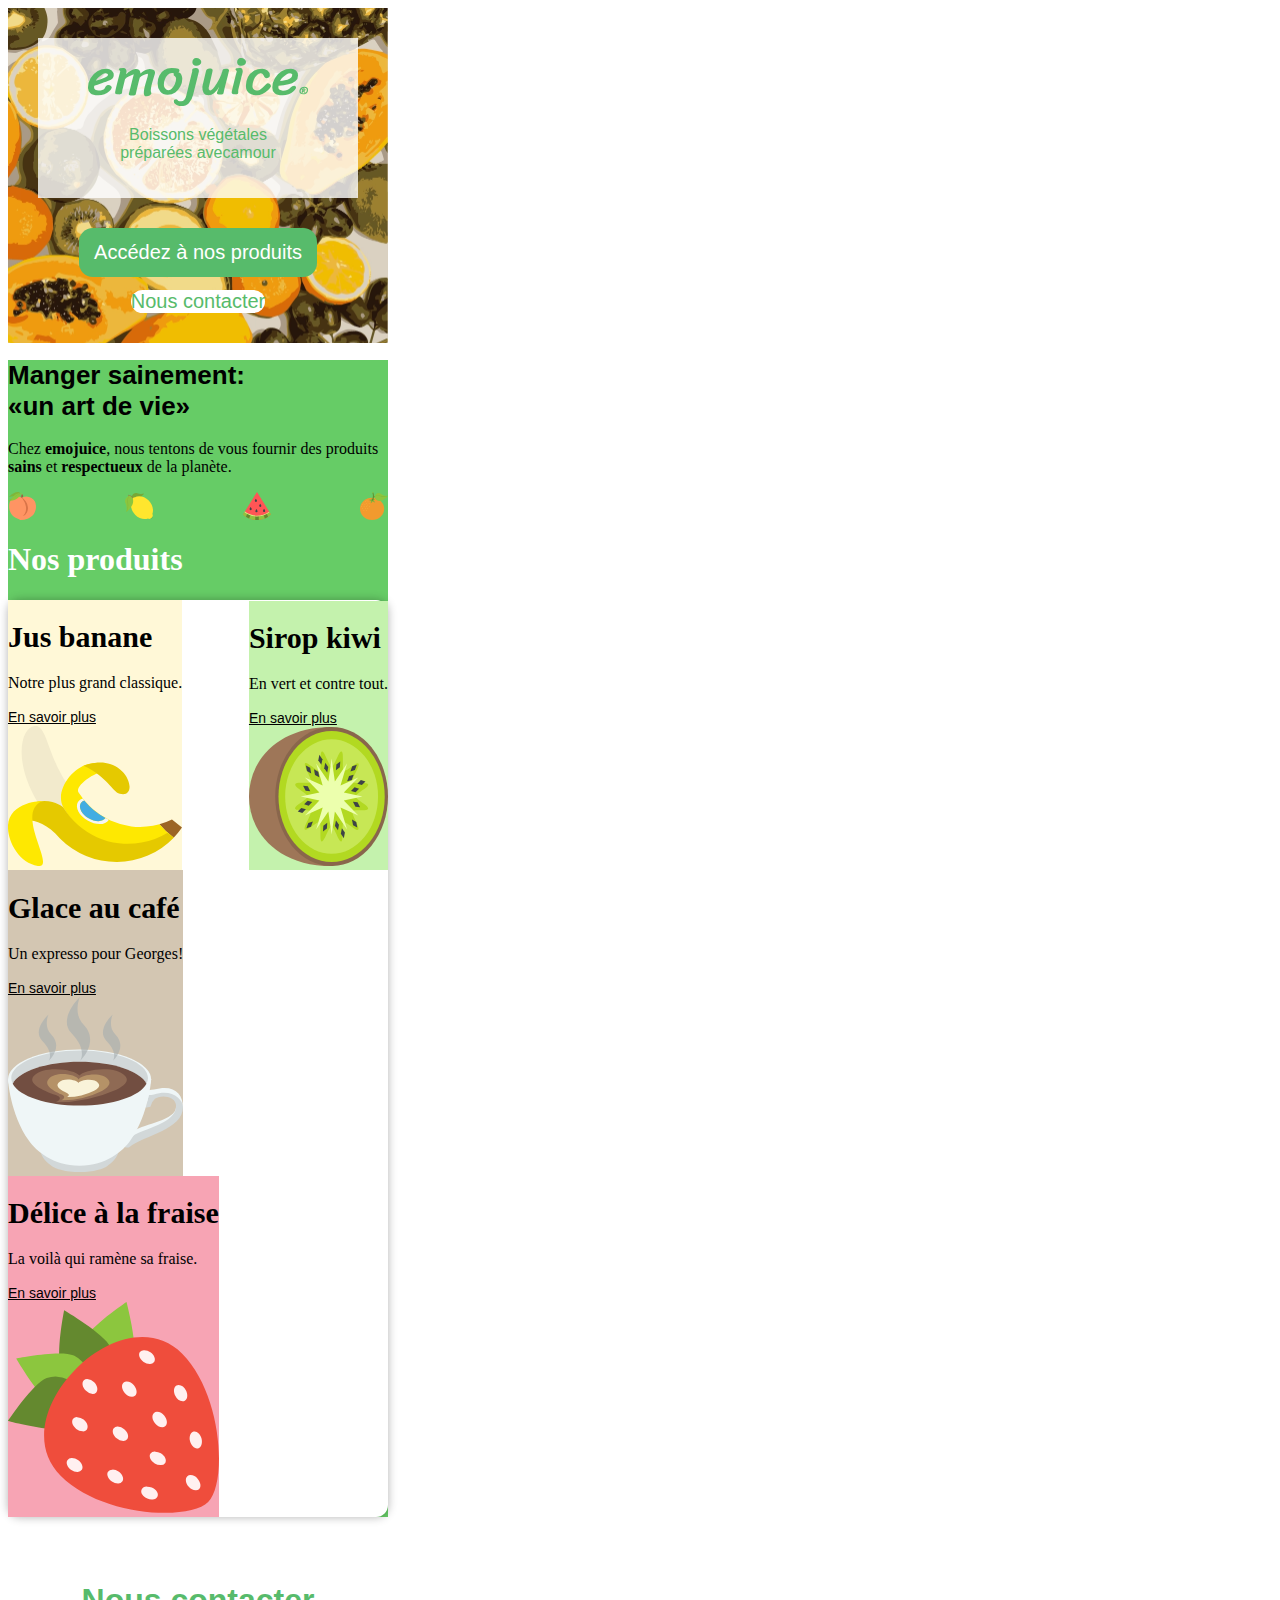
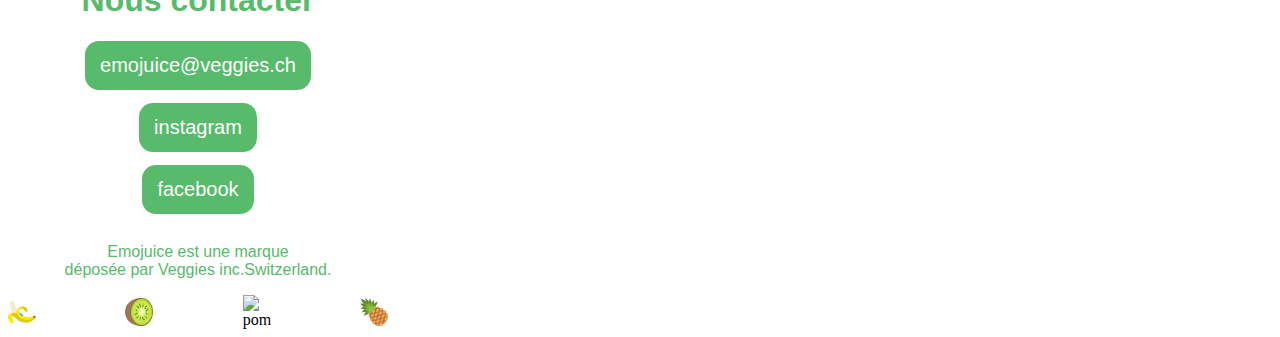
==== index.html @ 46ae08b4 "Correct writing of classes" ====
<!DOCTYPE html>
<html>

<head>
  <meta charset="UTF-8" />
  <meta name="viewport" content="width=device-width, initial-scale=1.0" />
  <link rel="stylesheet" href="css/styles.css" />
  <title>emojuice</title>
</head>

<body>
  <header>
      <div class="white-card">
      <img src="img/emojuice.svg" alt="emojuice">
      <p>Boissons végétales <br> préparées avecamour</p>
    </div>
    <nav class="buttons">
      <a class="button" href="#product">Accédez à nos produits</a>
      <a class="button-white" href="#contact">Nous contacter</a>
    </nav>
  </header>
  <main>
    <div class="introduction-text">
      <h1>Manger sainement: <br> «un art de vie»</h1>
      <p>
        Chez <strong>emojuice</strong>, nous tentons de vous fournir des
        produits <strong>sains</strong> et <strong>respectueux</strong>
        de la planète.
      </p>
    </div>
    <div id="product" class="fruit-emojis">
      <img src="img/momo.svg" alt="peche">
      <img src="img/nimboona.svg" alt="citron">
      <img src="img/suika.svg" alt="pasteque">
      <img src="img/orange.svg" alt="orange">
    </div>
    <div>
      <h1 class="white-color-title" id="product">Nos produits</h1>
      <div class="product-list">
        <article class="banane fruit-card">
          <h1 class="card-title">Jus banane</h1>
          <p class="citation" > Notre plus grand classique.</p>
          <a class="kiwi-site" href="kiwi.html">En savoir plus</a>
          <img class="card-emoji" src="img/keela.svg" alt="banane">
        </article>
        <article class="kiwi fruit-card">
          <h1 class="card-title">Sirop kiwi</h1>
          <p class="citation">En vert et contre tout.</p>
          <a class="kiwi-site" href="kiwi.html">En savoir plus</a>
          <img class="card-emoji" src="img/kiwi.svg" alt="kiwi">
        </article>
        <article class="cafe fruit-card">
          <h1 class="card-title">Glace au café</h1>
          <p class="citation">Un expresso pour Georges!</p>
          <a class="kiwi-site" href="kiwi.html">En savoir plus</a>
          <img class="card-emoji" src="img/ggaffi.svg" alt="cafe">
        </article>
        <article class="ichigo fruit-card">
          <h1 class="card-title">Délice à la fraise</h1>
          <p class="citation">La voilà qui ramène sa fraise.</p>
          <a class="kiwi-site" href="kiwi.html">En savoir plus</a>
          <img class="card-emoji" src="img/ichigo.svg" alt="fraise">
        </article>
      </div>
    </div>
  </main>
  <footer id="contact">
    <div class="buttons">
      <h1 class="green-color-title">Nous contacter</h1>
      <a class="button" href="mailto:emojuice@veggies.ch">emojuice@veggies.ch</a>
      <a class="button" href="https://instagram.com" target="_blank">instagram</a>
      <a class="button" href="https://www.facebook.com" target="_blank">facebook</a>
    </div>
    <p>Emojuice est une marque <br> déposée par Veggies inc.Switzerland.</p>
    <div class="fruit-emojis">
      <img src="img/keela.svg" alt="banane">
      <img src="img/kiwi.svg" alt="kiwi">
      <img src="img/öpfù.svg" alt="pomme">
      <img src="img/ananas.svg" alt="ananas">
    </div>
  </footer>
</body>

</html>
---- css/styles.css ----
html {
  scroll-behavior: smooth;
}

body {
  max-width: 380px;
}

.white-card {
  text-align: center;
  background: rgba(255,255,255,0.8);
  padding: 20px 50px;
  margin-bottom: 30px;
}

.white-card p {
  color: #57BB6B;
  font-family: 'Quattrocento', sans-serif;
}

.button {
  background-color: #57BB6B;
  color: white;
  text-decoration: none;
  border-radius: 14px;
  padding: 13px 15px;
  font-family:  "Maven Pro", sans-serif;
  font-size: 20px;
  margin-bottom: 13px;
}

.button-white {
  color: #57BB6B;
  background-color: white;
  text-decoration: none;
  border-radius: 14px;
  font-size: 20px;
}

.buttons {
  display: flex;
  flex-direction: column;
  align-items: center;
  font-family: 'Maven Pro', sans-serif;
}

header {
  background-image: url(../img/background.webp);
  background-size: cover;
  padding: 30px;
}

main {
  background-color: #66CC66;
}

.white-color-title {
  color: white;
  font-family: Maven Pro;
}

.green-color-title {
  color: #57BB6B;
  font-family: 'Maven Pro', sans-serif;
}

.introduction-text h1 {
  font-family: 'Maven Pro', sans-serif;
  font-size: 26px;
}

.introduction-text p {
  font-family: 'Quattrocento', serif;
}

.product-list {
  display: flex;
  flex-wrap: wrap;
  flex-direction: row;
  justify-content: space-between;
  align-items: flex-end;
  background-color: white;
  color: black;
  box-shadow: 0 0 10px rgba(0, 0, 0, 0.3);
  border-radius: 12px;
  margin-bottom: 44px;
}

.product-list h1 {
  font-family: 'Sriracha', serif;
}
.banane {
  background-color: #FFF8D7;
}

.kiwi {
  background-color: #C4F2AD;
}

.cafe {
  background-color: #D3C6B2;
}

.ichigo {
  background-color: #F7A4B4;
}

.card-title {
  font-family: 'Sriracha', serif;
  font-size: 30px;
}

.citation {
  font-family: 'Quattrocento', serif;
  font-size: 16px;
  color: black;
}

.kiwi-site {
  text-decoration: underline;
  font-family: 'Maven Pro', sans-serif;
  color: black;
  font-size: 14px;
}

.introduction-kiwi {
  background: #C4F2AD;
   text-align: center; 
   padding: 50px; 
   color: black;
   font-family: 'Quattrocento', serif;
}

.introduction-kiwi h1 {
  font-family: 'Sriracha', sans-serif;
}

.introduction-kiwi img {
  width: 40px; 
  border-color: white;
  border-radius: 50%;
  border-style: solid;
  border-width: 60px;
}

.presentation-kiwi {
  background: #57BB6B; 
  text-align: justify left; 
  padding: 30px 60px; 
  color: white;
  font-family: 'Quattrocento', serif;
  font-size: 16px;
}

.presentation-kiwi h2 {
  font-family: 'Maven Pro', sans-serif;
}

.presentation-kiwi img {
  max-width: 100%;
  height: auto;
}

.product-duo {
  background: #C4F2AD;
   text-align: center; 
   padding: 30px 30px 50px;
   font-family: 'Sriracha', sans-serif;
   font-size: 20px;
}

.product-duo h1 {
  font-family: 'Maven Pro', sans-serif;
  font-size: 26px;
}


footer p {
  color: #57BB6B;
  text-align: center;
  font-family: 'Maven Pro', sans-serif;;
}

.fruit-emojis {
  display: flex;
  flex-direction: row;
  justify-content: space-between;
}

.fruit-emojis img {
  width: 28px;
}
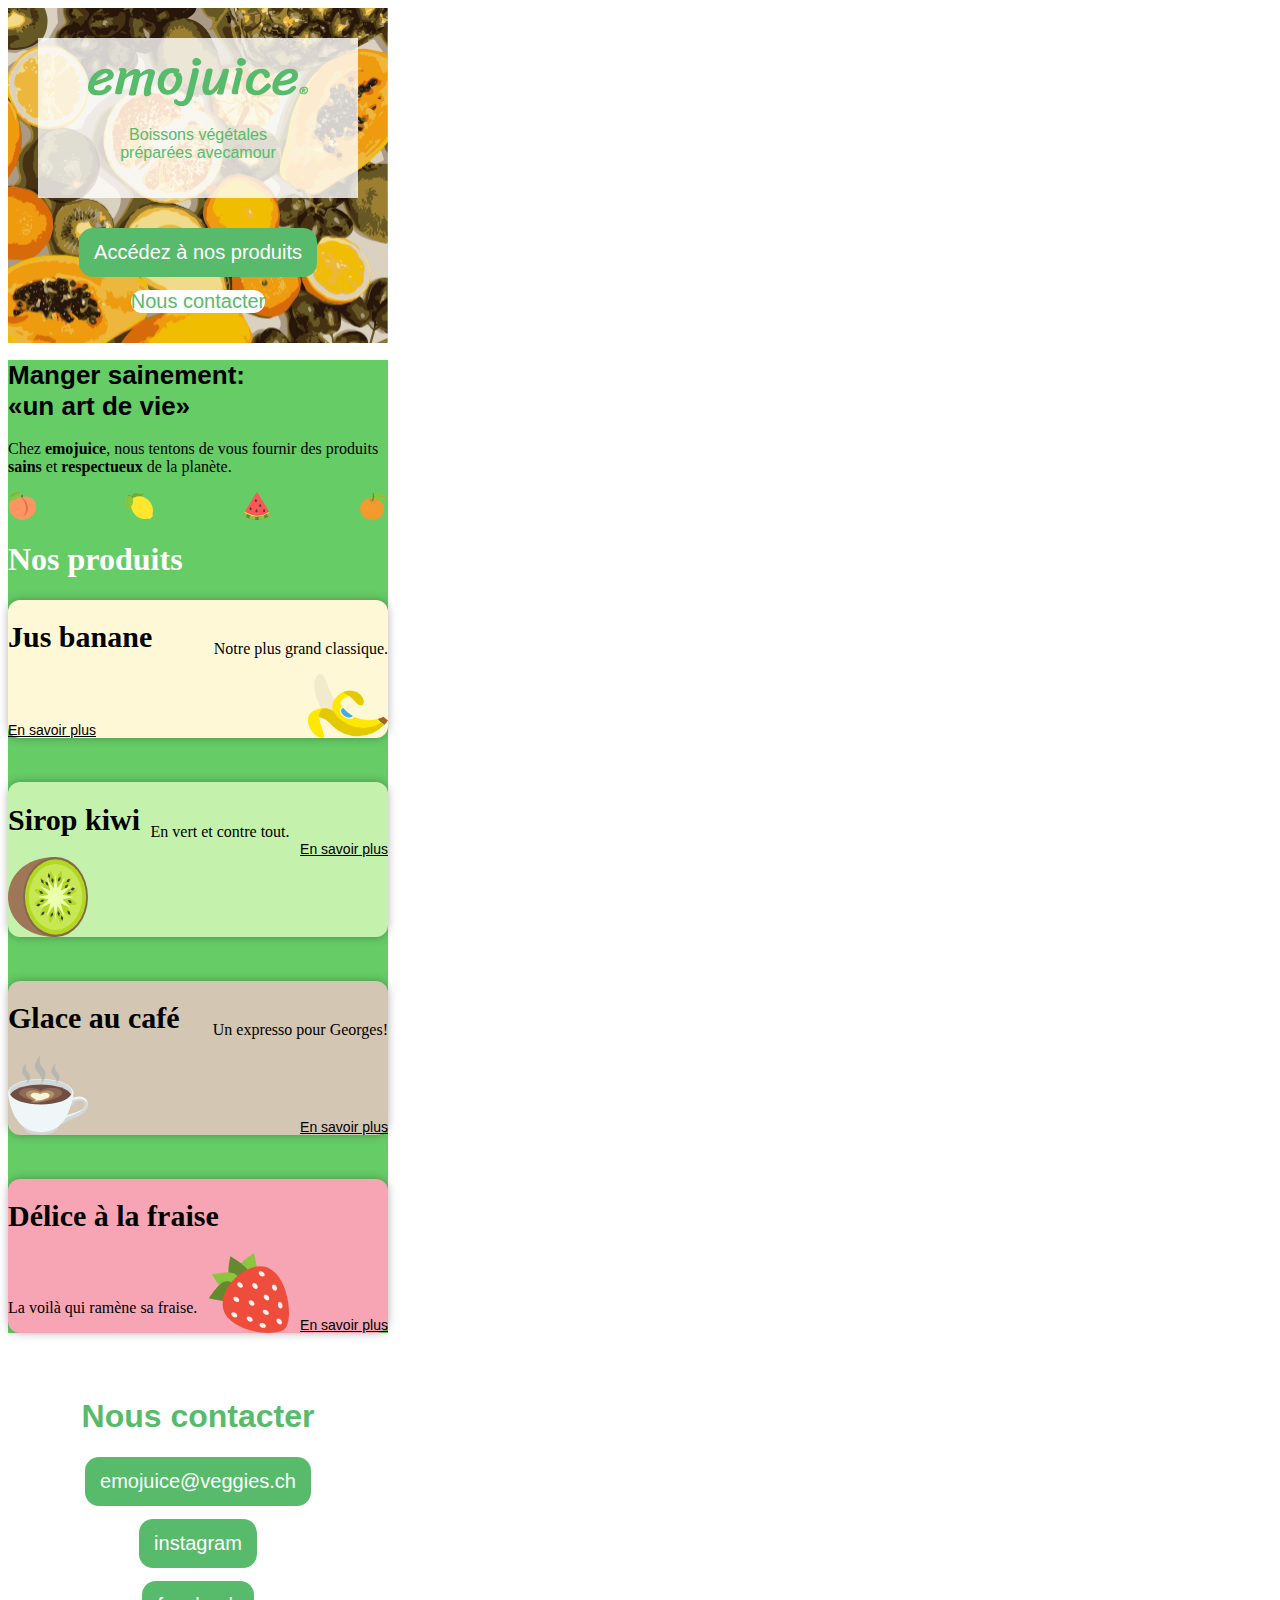
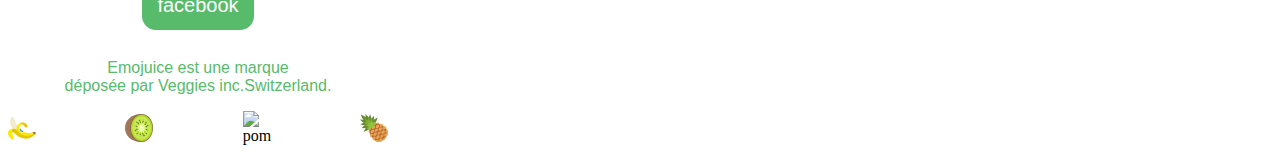
==== commit 01bacb9b: "Change position of a in product-list" ====
--- a/index.html
+++ b/index.html
@@ -52,14 +52,14 @@
         <article class="cafe fruit-card">
           <h1 class="card-title">Glace au café</h1>
           <p class="citation">Un expresso pour Georges!</p>
+          <img class="card-emoji" src="img/ggaffi.svg" alt="cafe">
           <a class="kiwi-site" href="kiwi.html">En savoir plus</a>
-          <img class="card-emoji" src="img/ggaffi.svg" alt="cafe">
         </article>
         <article class="ichigo fruit-card">
           <h1 class="card-title">Délice à la fraise</h1>
           <p class="citation">La voilà qui ramène sa fraise.</p>
+          <img class="card-emoji" src="img/ichigo.svg" alt="fraise">
           <a class="kiwi-site" href="kiwi.html">En savoir plus</a>
-          <img class="card-emoji" src="img/ichigo.svg" alt="fraise">
         </article>
       </div>
     </div>
--- a/css/styles.css
+++ b/css/styles.css
@@ -8,29 +8,29 @@
 
 .white-card {
   text-align: center;
-  background: rgba(255,255,255,0.8);
+  background: rgba(255, 255, 255, 0.8);
   padding: 20px 50px;
   margin-bottom: 30px;
 }
 
 .white-card p {
-  color: #57BB6B;
-  font-family: 'Quattrocento', sans-serif;
+  color: #57bb6b;
+  font-family: "Quattrocento", sans-serif;
 }
 
 .button {
-  background-color: #57BB6B;
+  background-color: #57bb6b;
   color: white;
   text-decoration: none;
   border-radius: 14px;
   padding: 13px 15px;
-  font-family:  "Maven Pro", sans-serif;
+  font-family: "Maven Pro", sans-serif;
   font-size: 20px;
   margin-bottom: 13px;
 }
 
 .button-white {
-  color: #57BB6B;
+  color: #57bb6b;
   background-color: white;
   text-decoration: none;
   border-radius: 14px;
@@ -41,7 +41,7 @@
   display: flex;
   flex-direction: column;
   align-items: center;
-  font-family: 'Maven Pro', sans-serif;
+  font-family: "Maven Pro", sans-serif;
 }
 
 header {
@@ -51,7 +51,7 @@
 }
 
 main {
-  background-color: #66CC66;
+  background-color: #66cc66;
 }
 
 .white-color-title {
@@ -60,20 +60,20 @@
 }
 
 .green-color-title {
-  color: #57BB6B;
-  font-family: 'Maven Pro', sans-serif;
+  color: #57bb6b;
+  font-family: "Maven Pro", sans-serif;
 }
 
 .introduction-text h1 {
-  font-family: 'Maven Pro', sans-serif;
+  font-family: "Maven Pro", sans-serif;
   font-size: 26px;
 }
 
 .introduction-text p {
-  font-family: 'Quattrocento', serif;
+  font-family: "Quattrocento", serif;
 }
 
-.product-list {
+.fruit-card {
   display: flex;
   flex-wrap: wrap;
   flex-direction: row;
@@ -87,56 +87,60 @@
 }
 
 .product-list h1 {
-  font-family: 'Sriracha', serif;
+  font-family: "Sriracha", serif;
 }
 .banane {
-  background-color: #FFF8D7;
+  background-color: #fff8d7;
 }
 
 .kiwi {
-  background-color: #C4F2AD;
+  background-color: #c4f2ad;
 }
 
 .cafe {
-  background-color: #D3C6B2;
+  background-color: #d3c6b2;
 }
 
 .ichigo {
-  background-color: #F7A4B4;
+  background-color: #f7a4b4;
+}
+
+.card-emoji {
+  width: 80px;
 }
 
 .card-title {
-  font-family: 'Sriracha', serif;
+  font-family: "Sriracha", serif;
   font-size: 30px;
 }
 
 .citation {
-  font-family: 'Quattrocento', serif;
+  font-family: "Quattrocento", serif;
   font-size: 16px;
   color: black;
 }
 
 .kiwi-site {
   text-decoration: underline;
-  font-family: 'Maven Pro', sans-serif;
+  font-family: "Maven Pro", sans-serif;
   color: black;
   font-size: 14px;
 }
 
 .introduction-kiwi {
-  background: #C4F2AD;
-   text-align: center; 
-   padding: 50px; 
-   color: black;
-   font-family: 'Quattrocento', serif;
+  background: #c4f2ad;
+  text-align: center;
+  padding: 50px;
+  color: black;
+  font-family: "Quattrocento", serif;
 }
 
 .introduction-kiwi h1 {
-  font-family: 'Sriracha', sans-serif;
+  font-family: "Sriracha", sans-serif;
 }
 
 .introduction-kiwi img {
-  width: 40px; 
+  width: 40px;
   border-color: white;
   border-radius: 50%;
   border-style: solid;
@@ -144,16 +148,16 @@
 }
 
 .presentation-kiwi {
-  background: #57BB6B; 
-  text-align: justify left; 
-  padding: 30px 60px; 
+  background: #57bb6b;
+  text-align: justify left;
+  padding: 30px 60px;
   color: white;
-  font-family: 'Quattrocento', serif;
+  font-family: "Quattrocento", serif;
   font-size: 16px;
 }
 
 .presentation-kiwi h2 {
-  font-family: 'Maven Pro', sans-serif;
+  font-family: "Maven Pro", sans-serif;
 }
 
 .presentation-kiwi img {
@@ -162,23 +166,22 @@
 }
 
 .product-duo {
-  background: #C4F2AD;
-   text-align: center; 
-   padding: 30px 30px 50px;
-   font-family: 'Sriracha', sans-serif;
-   font-size: 20px;
+  background: #c4f2ad;
+  text-align: center;
+  padding: 30px 30px 50px;
+  font-family: "Sriracha", sans-serif;
+  font-size: 20px;
 }
 
 .product-duo h1 {
-  font-family: 'Maven Pro', sans-serif;
+  font-family: "Maven Pro", sans-serif;
   font-size: 26px;
 }
 
-
 footer p {
-  color: #57BB6B;
+  color: #57bb6b;
   text-align: center;
-  font-family: 'Maven Pro', sans-serif;;
+  font-family: "Maven Pro", sans-serif;
 }
 
 .fruit-emojis {
@@ -189,4 +192,4 @@
 
 .fruit-emojis img {
   width: 28px;
-}+}
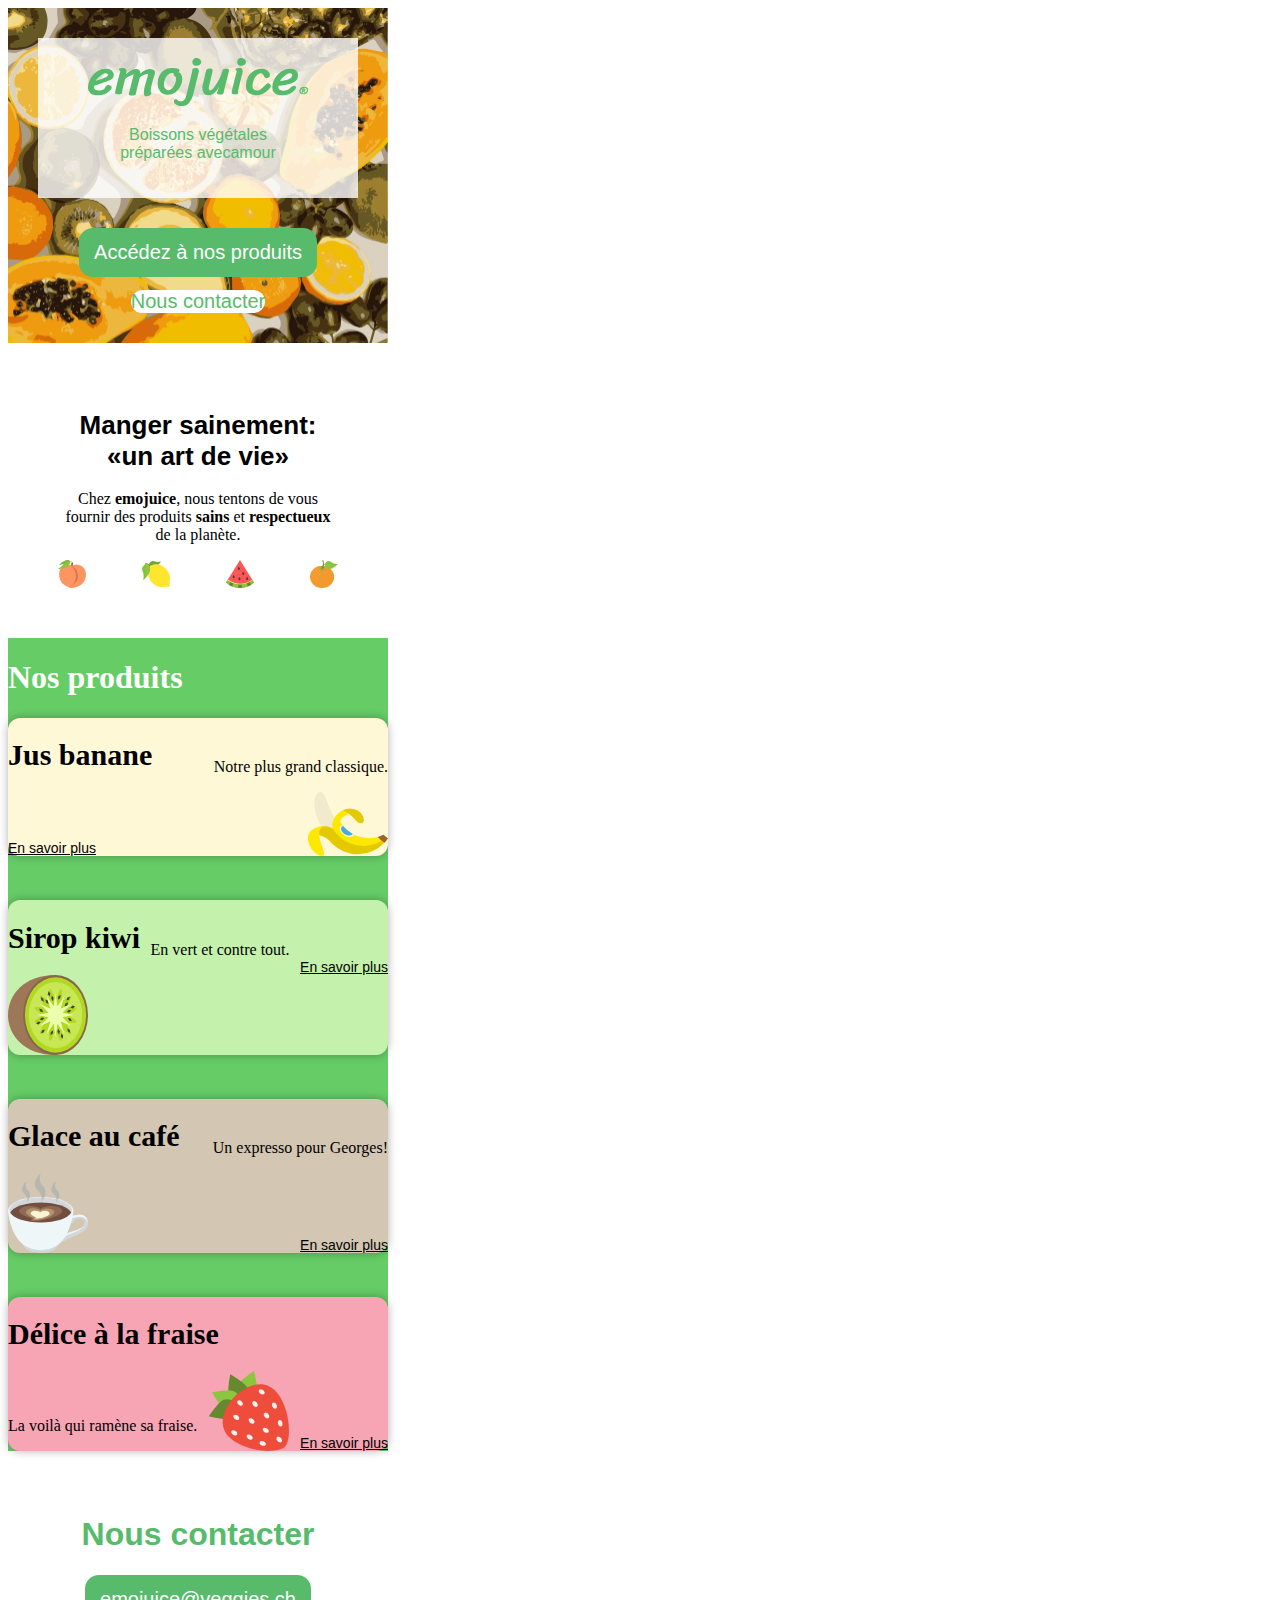
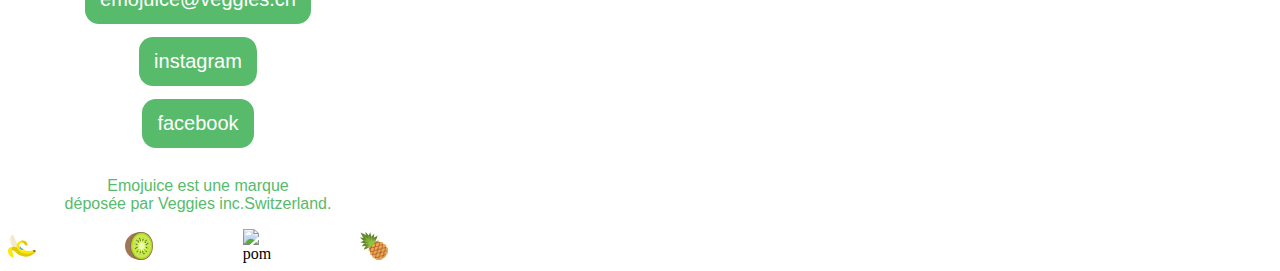
==== commit 0fa1b3f6: "do CSS for introduction-text" ====
--- a/index.html
+++ b/index.html
@@ -27,14 +27,14 @@
         produits <strong>sains</strong> et <strong>respectueux</strong>
         de la planète.
       </p>
+      <div id="product" class="fruit-emojis">
+        <img src="img/momo.svg" alt="peche">
+        <img src="img/nimboona.svg" alt="citron">
+        <img src="img/suika.svg" alt="pasteque">
+        <img src="img/orange.svg" alt="orange">
+      </div>
     </div>
-    <div id="product" class="fruit-emojis">
-      <img src="img/momo.svg" alt="peche">
-      <img src="img/nimboona.svg" alt="citron">
-      <img src="img/suika.svg" alt="pasteque">
-      <img src="img/orange.svg" alt="orange">
-    </div>
-    <div>
+      <div>
       <h1 class="white-color-title" id="product">Nos produits</h1>
       <div class="product-list">
         <article class="banane fruit-card">
--- a/css/styles.css
+++ b/css/styles.css
@@ -64,6 +64,12 @@
   font-family: "Maven Pro", sans-serif;
 }
 
+.introduction-text {
+  background-color: white;
+  text-align: center;
+  padding: 50px;
+}
+
 .introduction-text h1 {
   font-family: "Maven Pro", sans-serif;
   font-size: 26px;
@@ -71,6 +77,7 @@
 
 .introduction-text p {
   font-family: "Quattrocento", serif;
+  font-size: 16px;
 }
 
 .fruit-card {
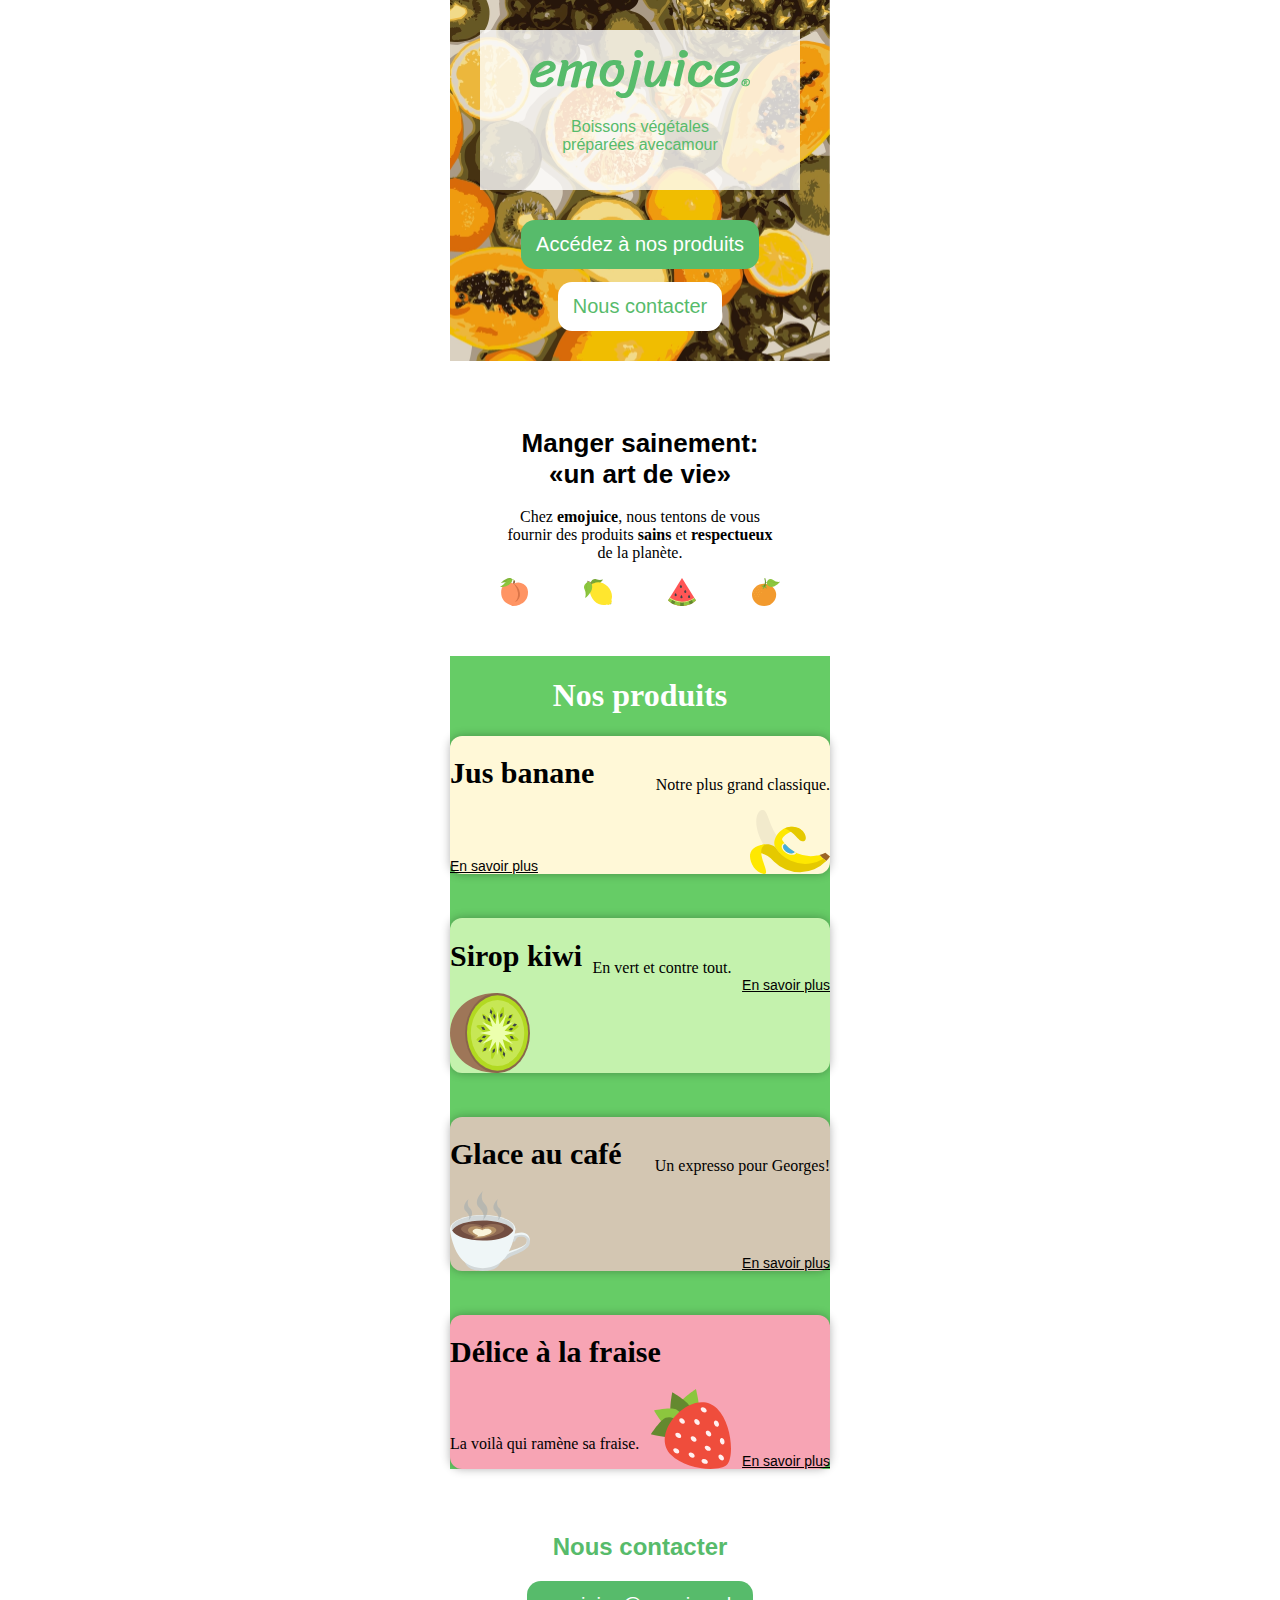
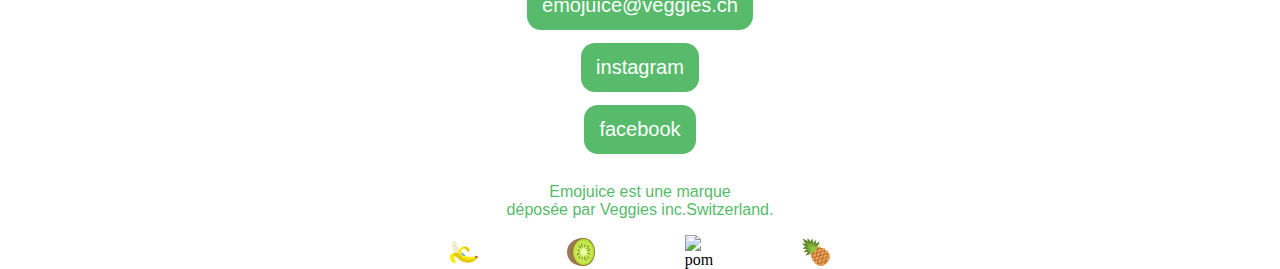
==== commit 1dfb9863: "Make new class product-showcase" ====
--- a/index.html
+++ b/index.html
@@ -34,8 +34,8 @@
         <img src="img/orange.svg" alt="orange">
       </div>
     </div>
-      <div>
-      <h1 class="white-color-title" id="product">Nos produits</h1>
+    <div class="product-showcase" id="product">
+        <h1 class="white-color-title">Nos produits</h1>
       <div class="product-list">
         <article class="banane fruit-card">
           <h1 class="card-title">Jus banane</h1>
@@ -66,7 +66,7 @@
   </main>
   <footer id="contact">
     <div class="buttons">
-      <h1 class="green-color-title">Nous contacter</h1>
+      <h2 class="green-color-title">Nous contacter</h2>
       <a class="button" href="mailto:emojuice@veggies.ch">emojuice@veggies.ch</a>
       <a class="button" href="https://instagram.com" target="_blank">instagram</a>
       <a class="button" href="https://www.facebook.com" target="_blank">facebook</a>
--- a/css/styles.css
+++ b/css/styles.css
@@ -4,6 +4,7 @@
 
 body {
   max-width: 380px;
+  margin: auto;
 }
 
 .white-card {
@@ -35,6 +36,7 @@
   text-decoration: none;
   border-radius: 14px;
   font-size: 20px;
+  padding: 13px 15px;
 }
 
 .buttons {
@@ -93,9 +95,14 @@
   margin-bottom: 44px;
 }
 
+.product-showcase {
+  text-align: center;
+}
+
 .product-list h1 {
   font-family: "Sriracha", serif;
 }
+
 .banane {
   background-color: #fff8d7;
 }
@@ -178,6 +185,7 @@
   padding: 30px 30px 50px;
   font-family: "Sriracha", sans-serif;
   font-size: 20px;
+  text-align: center;
 }
 
 .product-duo h1 {
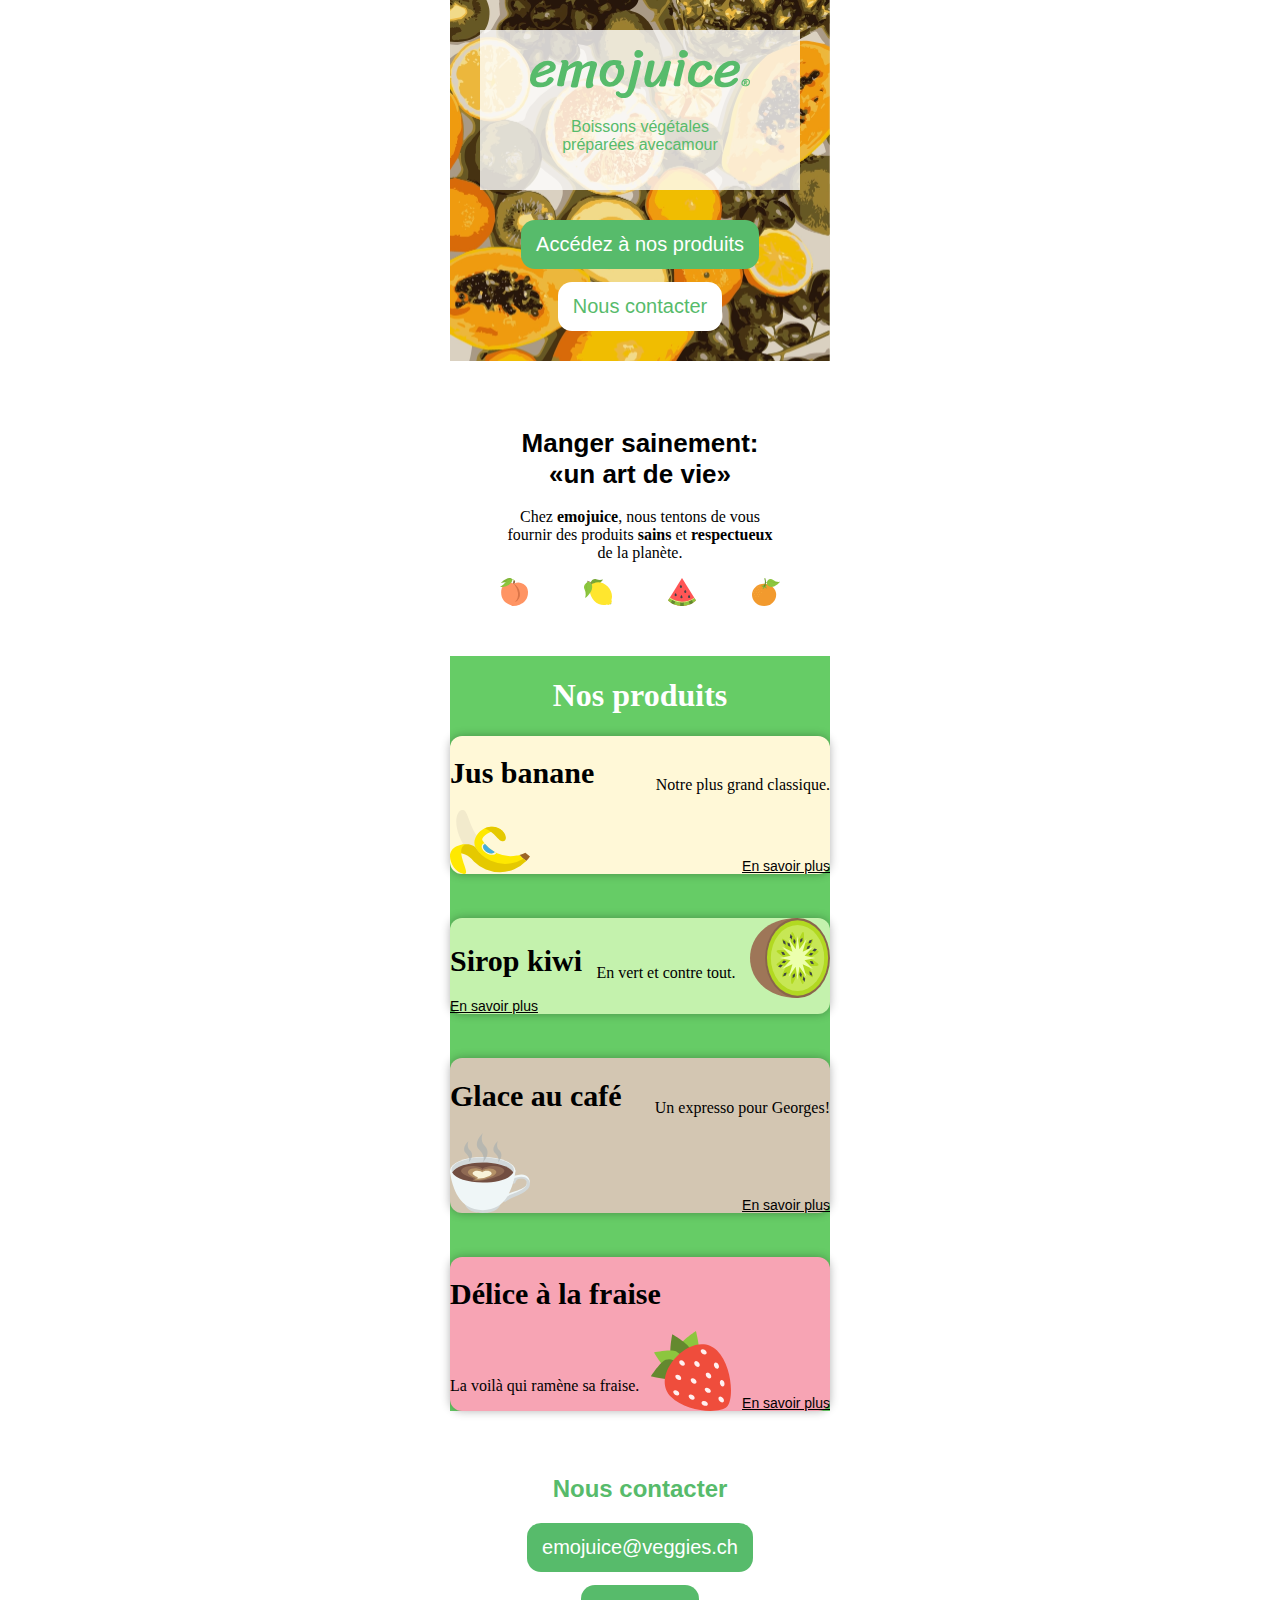
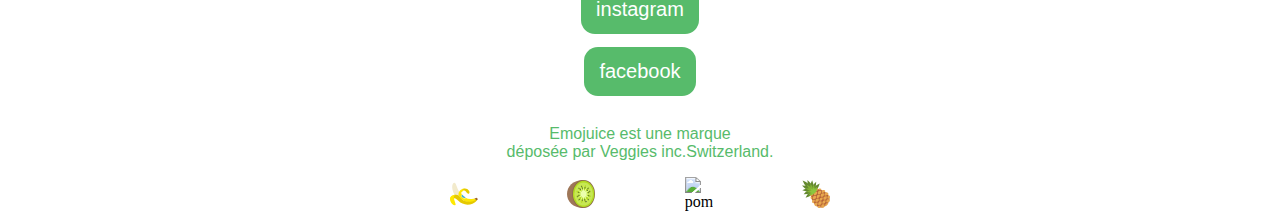
==== commit e555caba: "make new class product-duo-cards" ====
--- a/index.html
+++ b/index.html
@@ -40,14 +40,14 @@
         <article class="banane fruit-card">
           <h1 class="card-title">Jus banane</h1>
           <p class="citation" > Notre plus grand classique.</p>
+          <img class="card-emoji" src="img/keela.svg" alt="banane">
           <a class="kiwi-site" href="kiwi.html">En savoir plus</a>
-          <img class="card-emoji" src="img/keela.svg" alt="banane">
         </article>
         <article class="kiwi fruit-card">
           <h1 class="card-title">Sirop kiwi</h1>
           <p class="citation">En vert et contre tout.</p>
+          <img class="card-emoji" src="img/kiwi.svg" alt="kiwi">
           <a class="kiwi-site" href="kiwi.html">En savoir plus</a>
-          <img class="card-emoji" src="img/kiwi.svg" alt="kiwi">
         </article>
         <article class="cafe fruit-card">
           <h1 class="card-title">Glace au café</h1>
--- a/css/styles.css
+++ b/css/styles.css
@@ -193,6 +193,13 @@
   font-size: 26px;
 }
 
+.product-duo-cards {
+  display: flex;
+  flex-direction: row;
+  padding: 14px;
+  margin: 10px;
+}
+
 footer p {
   color: #57bb6b;
   text-align: center;
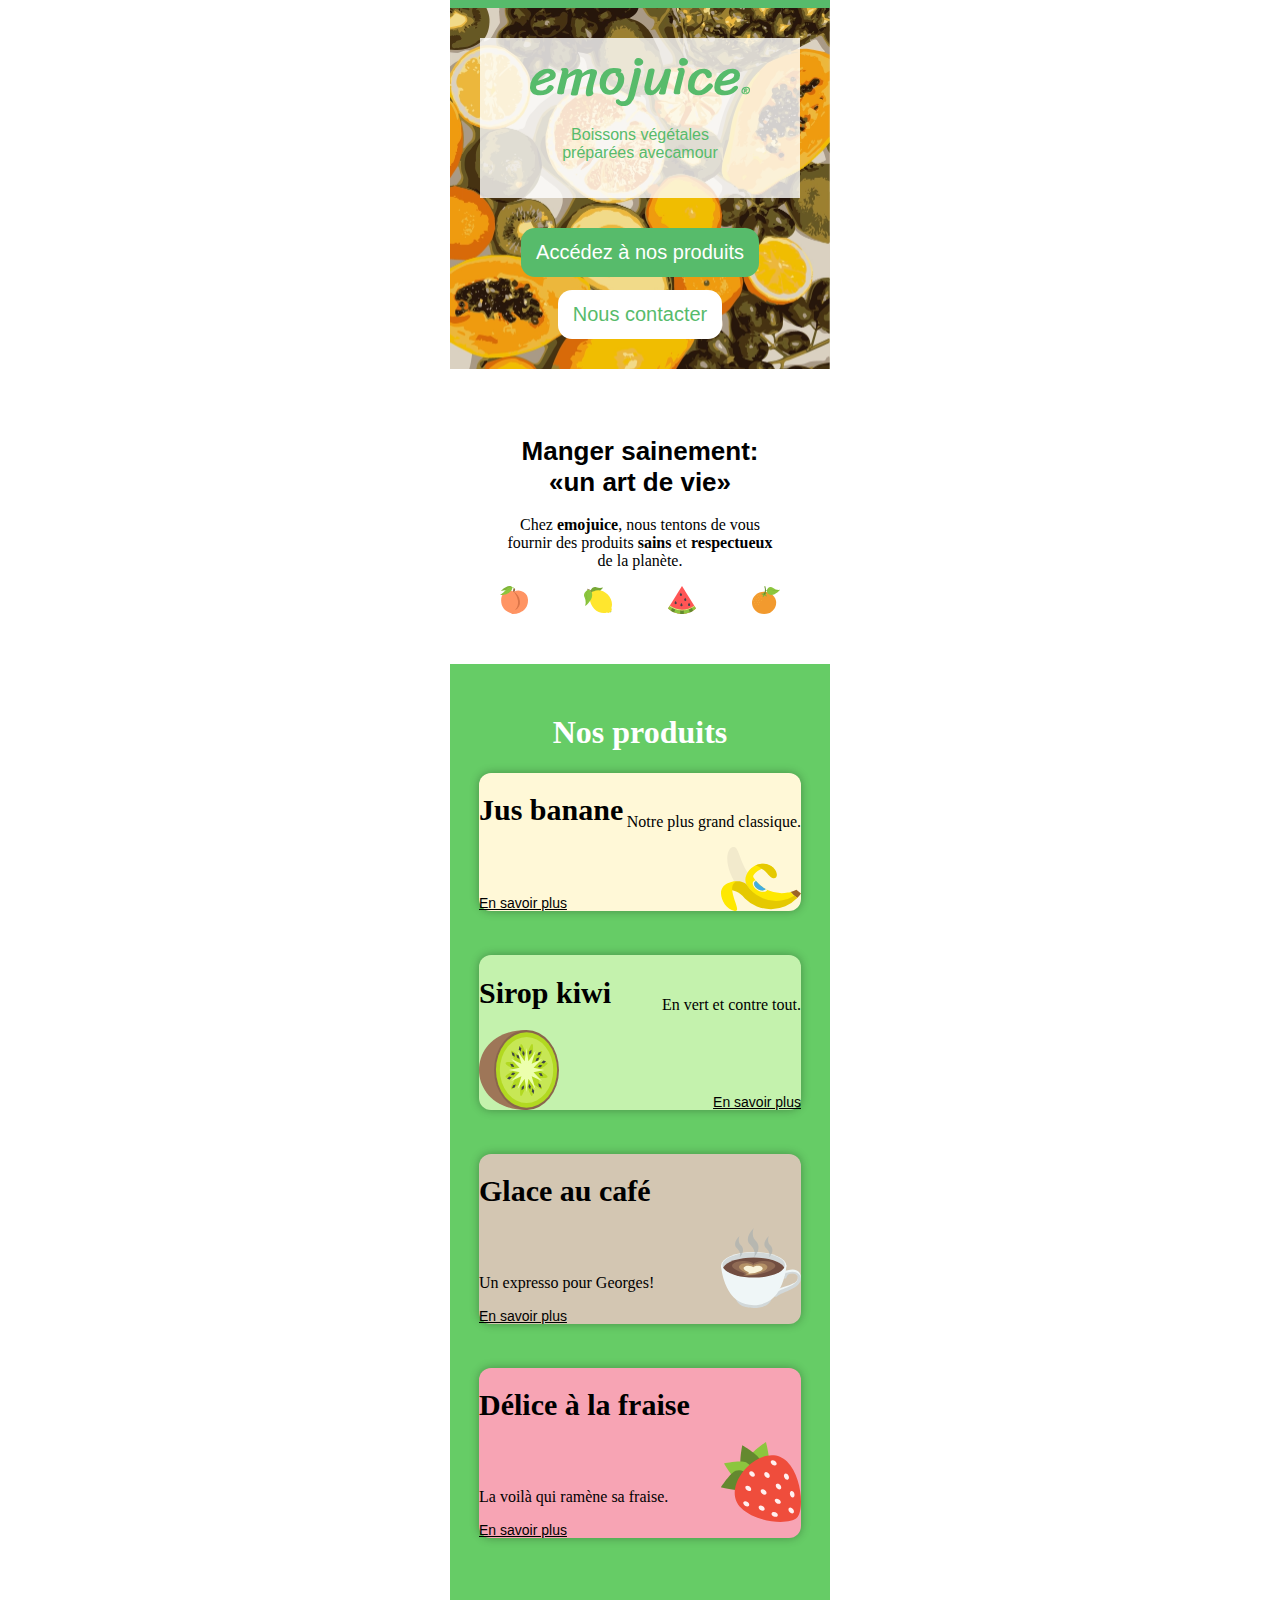
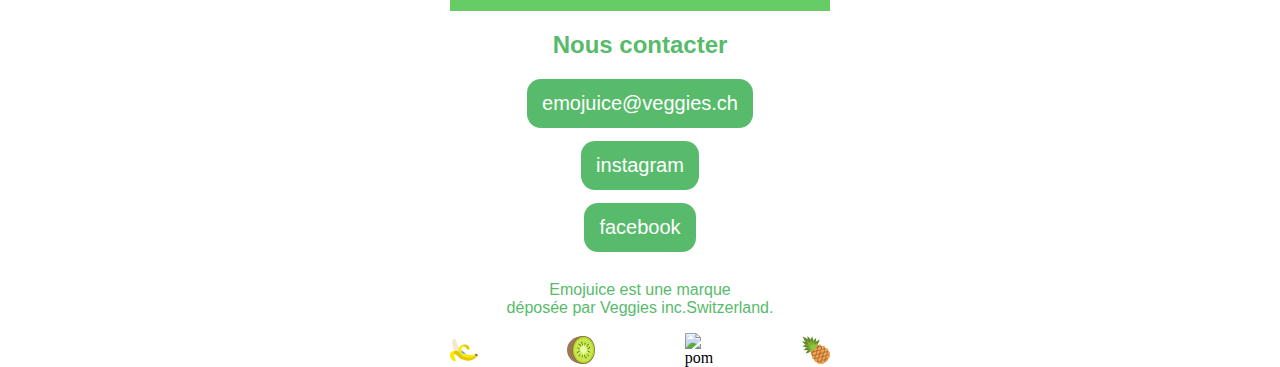
==== commit bcd5ecb5: "Add padding to product-showcase" ====
--- a/index.html
+++ b/index.html
@@ -40,26 +40,26 @@
         <article class="banane fruit-card">
           <h1 class="card-title">Jus banane</h1>
           <p class="citation" > Notre plus grand classique.</p>
+          <a class="next-site" href="kiwi.html">En savoir plus</a>
           <img class="card-emoji" src="img/keela.svg" alt="banane">
-          <a class="kiwi-site" href="kiwi.html">En savoir plus</a>
         </article>
         <article class="kiwi fruit-card">
           <h1 class="card-title">Sirop kiwi</h1>
           <p class="citation">En vert et contre tout.</p>
           <img class="card-emoji" src="img/kiwi.svg" alt="kiwi">
-          <a class="kiwi-site" href="kiwi.html">En savoir plus</a>
+          <a class="next-site" href="kiwi.html">En savoir plus</a>
         </article>
         <article class="cafe fruit-card">
           <h1 class="card-title">Glace au café</h1>
           <p class="citation">Un expresso pour Georges!</p>
           <img class="card-emoji" src="img/ggaffi.svg" alt="cafe">
-          <a class="kiwi-site" href="kiwi.html">En savoir plus</a>
+          <a class="next-site" href="kiwi.html">En savoir plus</a>
         </article>
         <article class="ichigo fruit-card">
           <h1 class="card-title">Délice à la fraise</h1>
           <p class="citation">La voilà qui ramène sa fraise.</p>
           <img class="card-emoji" src="img/ichigo.svg" alt="fraise">
-          <a class="kiwi-site" href="kiwi.html">En savoir plus</a>
+          <a class="next-site" href="kiwi.html">En savoir plus</a>
         </article>
       </div>
     </div>
--- a/css/styles.css
+++ b/css/styles.css
@@ -50,6 +50,7 @@
   background-image: url(../img/background.webp);
   background-size: cover;
   padding: 30px;
+  border-top: solid 8px #57BB6B;
 }
 
 main {
@@ -88,8 +89,6 @@
   flex-direction: row;
   justify-content: space-between;
   align-items: flex-end;
-  background-color: white;
-  color: black;
   box-shadow: 0 0 10px rgba(0, 0, 0, 0.3);
   border-radius: 12px;
   margin-bottom: 44px;
@@ -97,6 +96,7 @@
 
 .product-showcase {
   text-align: center;
+  padding: 29px;
 }
 
 .product-list h1 {
@@ -134,7 +134,7 @@
   color: black;
 }
 
-.kiwi-site {
+.next-site {
   text-decoration: underline;
   font-family: "Maven Pro", sans-serif;
   color: black;
@@ -197,7 +197,15 @@
   display: flex;
   flex-direction: row;
   padding: 14px;
-  margin: 10px;
+}
+
+.product-duo-cards a {
+  text-decoration: none;
+  font-size: 38px;
+}
+
+.product-duo-cards .fruit-card {
+  margin: 14px;
 }
 
 footer p {
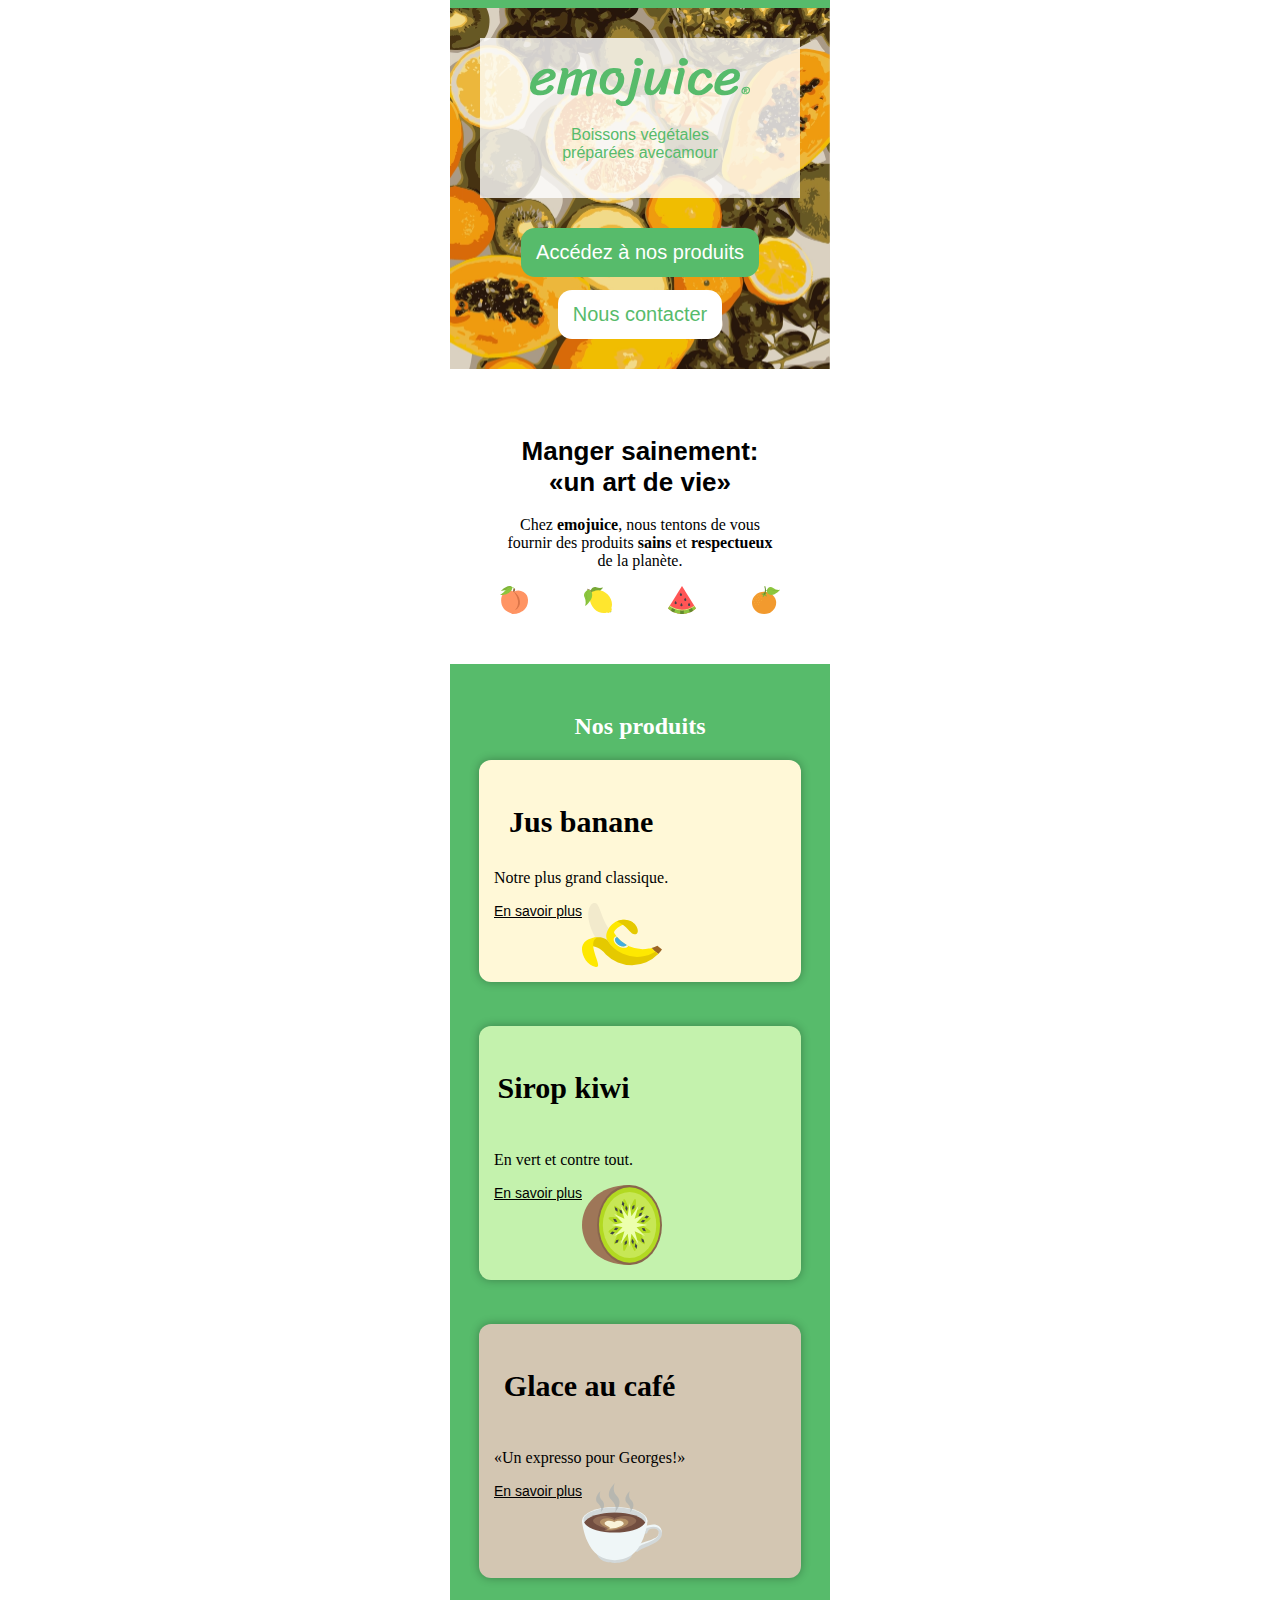
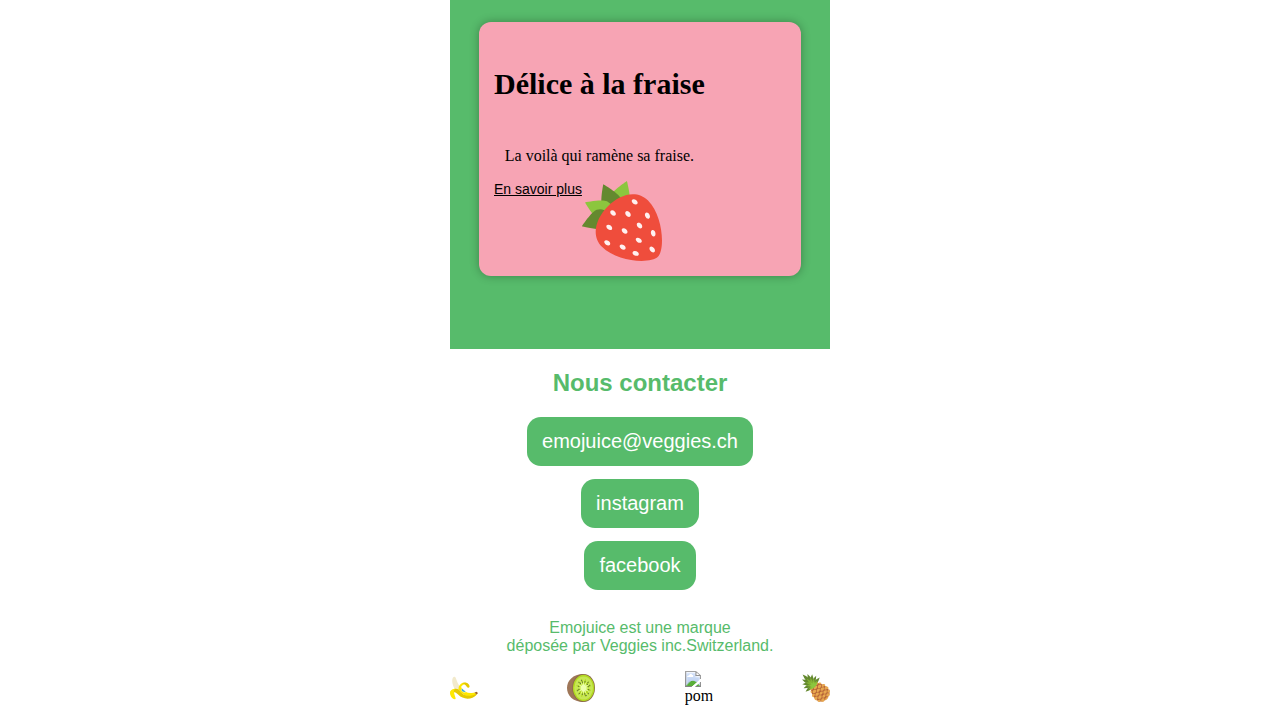
==== commit 6a38042a: "do the final touches in CSS" ====
--- a/index.html
+++ b/index.html
@@ -10,7 +10,7 @@
 
 <body>
   <header>
-      <div class="white-card">
+    <div class="white-card">
       <img src="img/emojuice.svg" alt="emojuice">
       <p>Boissons végétales <br> préparées avecamour</p>
     </div>
@@ -35,31 +35,47 @@
       </div>
     </div>
     <div class="product-showcase" id="product">
-        <h1 class="white-color-title">Nos produits</h1>
+      <h2 class="white-color-title">Nos produits</h2>
       <div class="product-list">
         <article class="banane fruit-card">
-          <h1 class="card-title">Jus banane</h1>
-          <p class="citation" > Notre plus grand classique.</p>
-          <a class="next-site" href="kiwi.html">En savoir plus</a>
-          <img class="card-emoji" src="img/keela.svg" alt="banane">
+          <div class="card-element-colmn">
+          <h3 class="card-title">Jus banane</h3>
+          <p class="citation"> Notre plus grand classique.</p>
+          </div>
+          <div class="card-element-row">
+            <a class="next-site" href="kiwi.html">En savoir plus</a>
+            <img class="card-emoji" src="img/keela.svg" alt="banane">
+          </div>
         </article>
         <article class="kiwi fruit-card">
-          <h1 class="card-title">Sirop kiwi</h1>
-          <p class="citation">En vert et contre tout.</p>
+          <div class="card-element-column">
+          <h3 class="card-title ">Sirop kiwi</h3>
+          <p class="citationr">En vert et contre tout.</p>
+          </div>
+          <div class="card-element-row">
+          <a class="next-site" href="kiwi.html">En savoir plus</a>
           <img class="card-emoji" src="img/kiwi.svg" alt="kiwi">
-          <a class="next-site" href="kiwi.html">En savoir plus</a>
+          </div>
         </article>
         <article class="cafe fruit-card">
-          <h1 class="card-title">Glace au café</h1>
-          <p class="citation">Un expresso pour Georges!</p>
+          <div class="card-element-column">
+          <h3 class="card-title">Glace au café</h3>
+          <p class="citation">«Un expresso pour Georges!»</p>
+          </div>
+          <div class="card-element-row">
+          <a class="next-site" href="kiwi.html">En savoir plus</a>
           <img class="card-emoji" src="img/ggaffi.svg" alt="cafe">
-          <a class="next-site" href="kiwi.html">En savoir plus</a>
+          </div>
         </article>
         <article class="ichigo fruit-card">
-          <h1 class="card-title">Délice à la fraise</h1>
+          <div class="card-element-column">
+          <h3 class="card-title">Délice à la fraise</h3>
           <p class="citation">La voilà qui ramène sa fraise.</p>
+          </div>
+          <div class="card-element-row">
+          <a class="next-site" href="kiwi.html">En savoir plus</a>
           <img class="card-emoji" src="img/ichigo.svg" alt="fraise">
-          <a class="next-site" href="kiwi.html">En savoir plus</a>
+          </div>
         </article>
       </div>
     </div>
--- a/css/styles.css
+++ b/css/styles.css
@@ -50,11 +50,11 @@
   background-image: url(../img/background.webp);
   background-size: cover;
   padding: 30px;
-  border-top: solid 8px #57BB6B;
+  border-top: solid 8px #57bb6b;
 }
 
 main {
-  background-color: #66cc66;
+  background-color: #57bb6b;
 }
 
 .white-color-title {
@@ -103,6 +103,10 @@
   font-family: "Sriracha", serif;
 }
 
+.product-list .fruit-card {
+  padding: 15px;
+}
+
 .banane {
   background-color: #fff8d7;
 }
@@ -141,6 +145,16 @@
   font-size: 14px;
 }
 
+.card-element-column {
+  display: flex;
+  flex-direction: column;
+}
+
+.card-element-row {
+  display: flex;
+  flex-direction: row;
+}
+
 .introduction-kiwi {
   background: #c4f2ad;
   text-align: center;
@@ -154,11 +168,11 @@
 }
 
 .introduction-kiwi img {
-  width: 40px;
+  width: 100px;
   border-color: white;
   border-radius: 50%;
   border-style: solid;
-  border-width: 60px;
+  border-width: 40px;
 }
 
 .presentation-kiwi {
@@ -218,6 +232,7 @@
   display: flex;
   flex-direction: row;
   justify-content: space-between;
+  text-align: center;
 }
 
 .fruit-emojis img {
